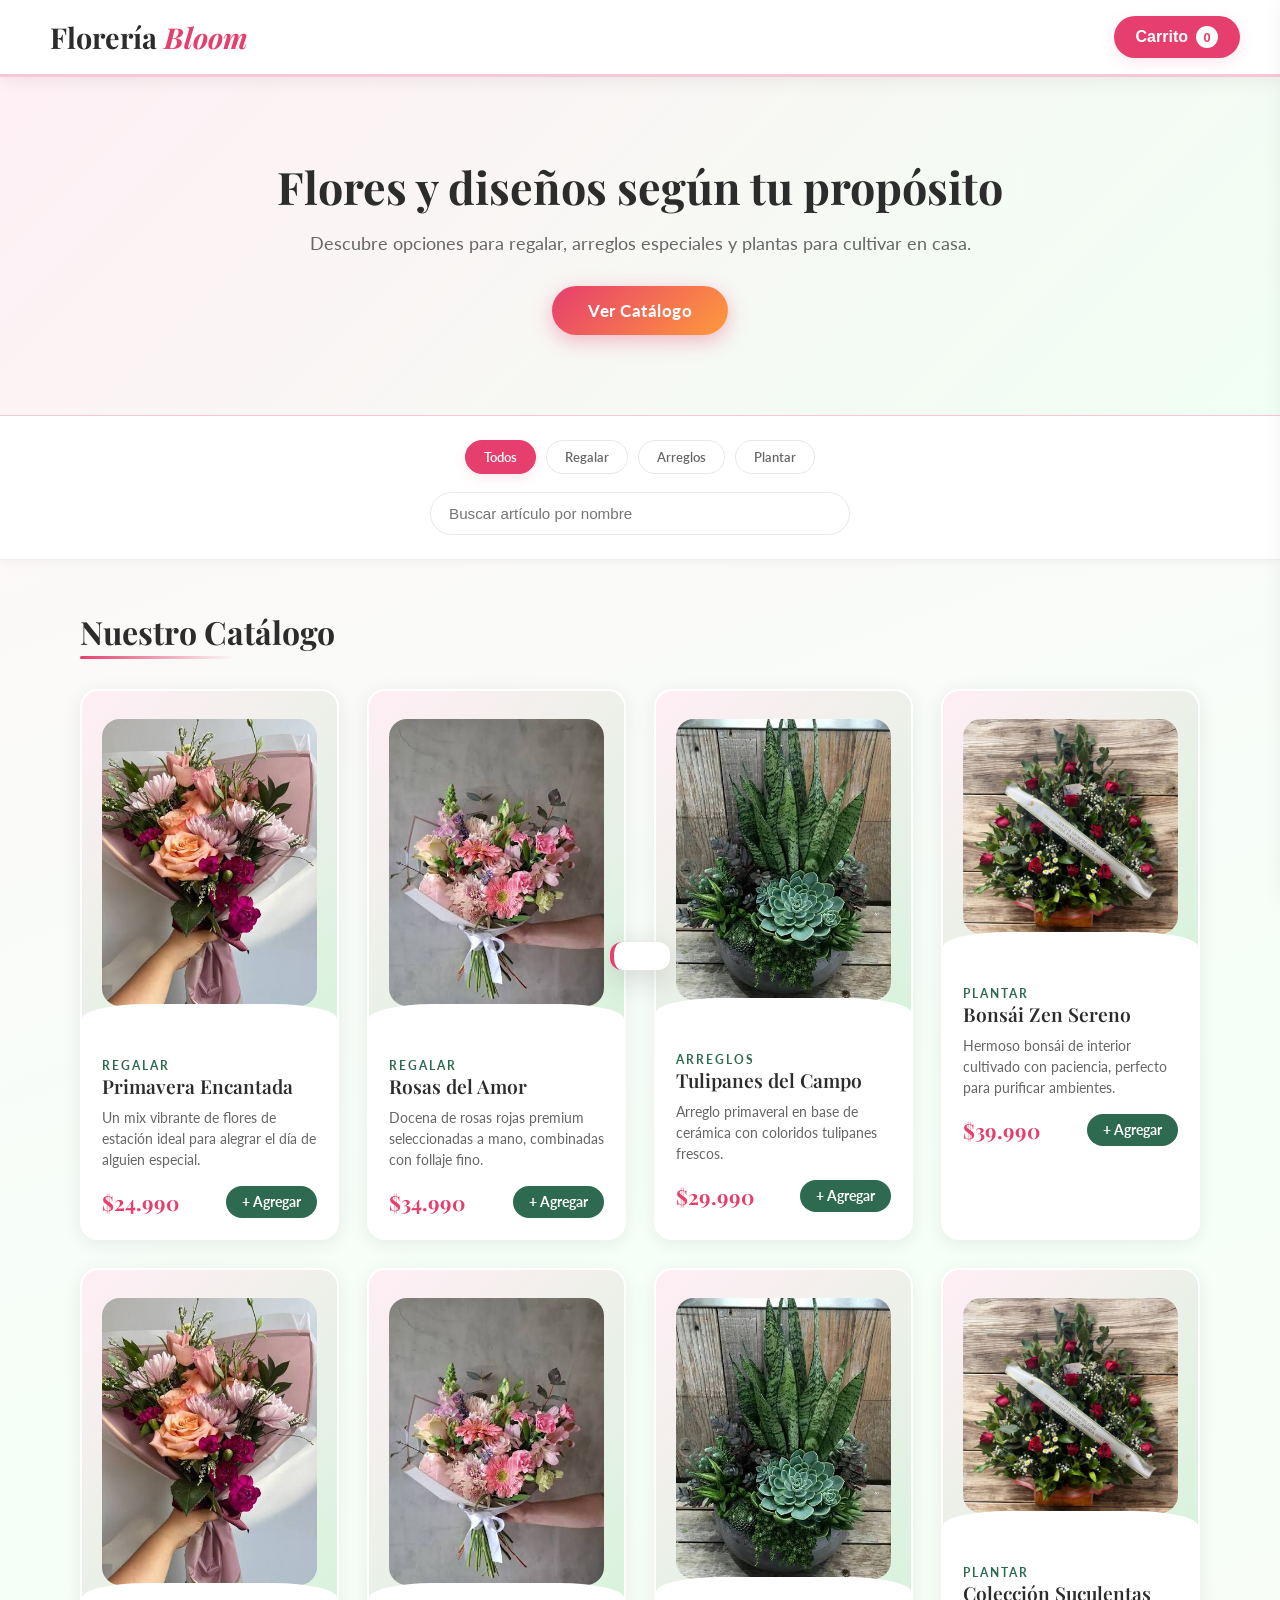
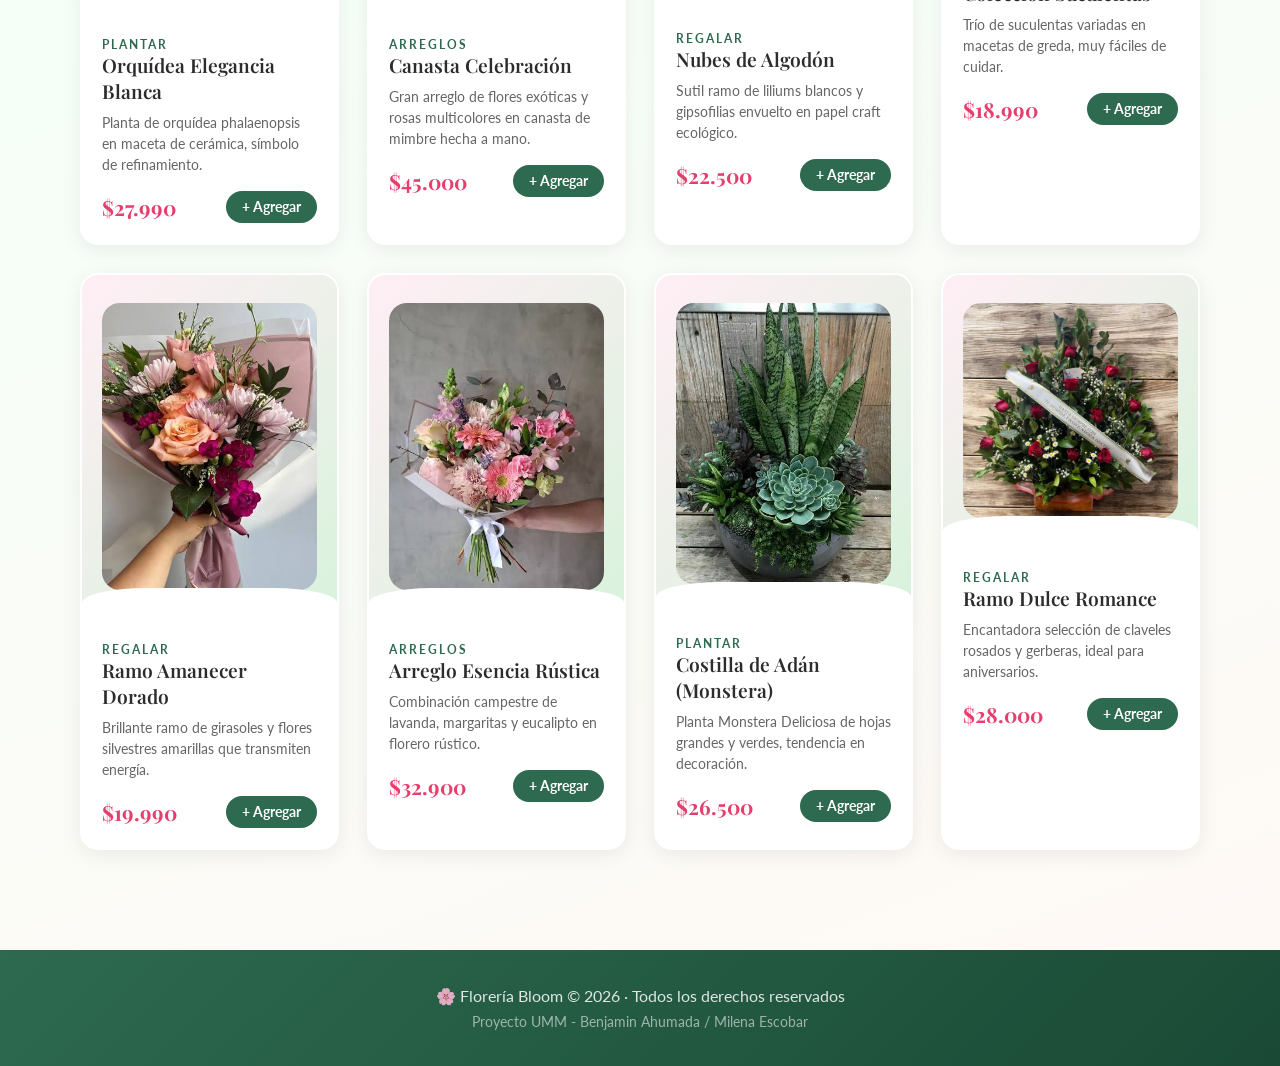
==== index.html @ 80770251 "Pls Pls Pls" ====
<!DOCTYPE html>
<html lang="es">

<head>
    <meta charset="UTF-8">
    <meta name="viewport" content="width=device-width, initial-scale=1.0">
    <title>Florería Bloom 🌸</title>
    <link rel="stylesheet" href="./assets/CSS/Style.css">
    <link
        href="https://fonts.googleapis.com/css2?family=Playfair+Display:wght@400;600;700&family=Lato:wght@300;400;700&display=swap"
        rel="stylesheet">
</head>

<body>

    <!-- HEADER -->
    <header class="flores-header">
        <div class="header-brand">
            <div class="brand-image"></div>
            <h1>Florería <em>Bloom</em></h1>
        </div>
        <button class="cart-toggle" id="cart-toggle">
            Carrito <span id="cart-count" class="cart-count">0</span>
        </button>
    </header>

    <section class="flores-hero">
        <div class="hero-petal hero-petal-1"></div>
        <div class="hero-petal hero-petal-2"></div>
        <div class="hero-petal hero-petal-3"></div>
        <div class="hero-petal hero-petal-4"></div>
        <div class="hero-petal hero-petal-5"></div>
        <div class="flores-hero-content">
            <h2>Flores y diseños según tu propósito</h2>
            <p>Descubre opciones para regalar, arreglos especiales y plantas para cultivar en casa.</p>
            <a href="#productos" class="hero-cta">Ver Catálogo</a>
        </div>
    </section>

    <!-- FILTROS DE CATEGORIA -->
    <section class="categorias-section">
        <div class="container">
            <div class="filtros">
                <button class="filtro-btn active" data-cat="todos">Todos</button>
                <button class="filtro-btn" data-cat="Regalar">Regalar</button>
                <button class="filtro-btn" data-cat="Arreglos">Arreglos</button>
                <button class="filtro-btn" data-cat="Plantar">Plantar</button>
            </div>
            <div class="busqueda-group">
                <input type="search" id="flower-search" placeholder="Buscar artículo por nombre" />
            </div>
        </div>
    </section>

    <!-- CATALOGO DE PRODUCTOS -->
    <section class="productos-section" id="productos">
        <div class="container">
            <h2 class="section-title-flores">Nuestro Catálogo</h2>
            <div class="productos-grid" id="productos-grid">
                <div class="loading-msg" id="loading">Cargando nuestras flores...</div>
            </div>
        </div>
    </section>

    <!-- PANEL DEL CARRITO -->
    <aside class="cart-panel" id="cart-panel">
        <div class="cart-header">
            <h3>Tu Carrito</h3>
            <button class="cart-close" id="cart-close">✕</button>
        </div>
        <div class="cart-items" id="cart-items">
            <p class="cart-empty">Tu carrito está vacío</p>
        </div>
        <div class="cart-footer">
            <div class="cart-total">
                Total: <span id="cart-total">$0</span>
            </div>
            <button class="btn-checkout" id="btn-pagar">
                Proceder al Pago
            </button>
        </div>
    </aside>
    <div class="cart-overlay" id="cart-overlay"></div>

    <!-- ALERTA/NOTIFICACION -->
    <div class="flores-alerta" id="flores-alerta"></div>

    <!-- FOOTER -->
    <footer class="flores-footer">
        <p>🌸 Florería Bloom &copy; 2026 · Todos los derechos reservados</p>
        <p class="footer-tagline">Proyecto UMM - Benjamin Ahumada / Milena Escobar</p>
    </footer>

    <script src="./assets/JS/app.js"></script>
</body>

</html>
---- assets/CSS/Style.css ----
@import url('https://fonts.googleapis.com/css2?family=Playfair+Display:wght@400;600;700&family=Lato:wght@300;400;700&display=swap');

:root {
  --rosa: #e63e6d;
  --rosa-claro: #ffeef5;
  --rosa-mid: #f9c6d8;
  --verde: #2d6a4f;
  --verde-claro: #d8f3dc;
  --verde-mid: #74c69d;
  --amarillo: #ffd166;
  --naranja: #ff9a3c;
  --blanco: #ffffff;
  --gris-claro: #f8f8f8;
  --texto: #2c2c2c;
  --texto-suave: #666;
  --sombra: rgba(230, 62, 109, 0.12);
}

* {
  margin: 0;
  padding: 0;
  box-sizing: border-box;
}

body {
  font-family: 'Lato', sans-serif;
  background: linear-gradient(160deg, #fff5f8 0%, #f5fff8 50%, #fff8f5 100%);
  color: var(--texto);
  min-height: 100vh;
}

/* =============================================
   HEADER
   ============================================= */
.flores-header {
  background: var(--blanco);
  box-shadow: 0 2px 20px rgba(0,0,0,0.08);
  padding: 16px 40px;
  display: flex;
  align-items: center;
  justify-content: space-between;
  position: sticky;
  top: 0;
  z-index: 100;
  border-bottom: 3px solid var(--rosa-mid);
}

.back-btn {
  color: var(--rosa);
  text-decoration: none;
  font-weight: 700;
  font-size: 0.95rem;
  padding: 8px 18px;
  border: 2px solid var(--rosa);
  border-radius: 25px;
  transition: all 0.3s ease;
  letter-spacing: 0.5px;
}

.back-btn:hover {
  background: var(--rosa);
  color: white;
}

.header-brand {
  display: flex;
  align-items: center;
  gap: 10px;
}

.brand-icon {
  font-size: 2rem;
  animation: petalSpin 6s ease-in-out infinite;
}

@keyframes petalSpin {
  0%, 100% { transform: rotate(0deg) scale(1); }
  50%       { transform: rotate(15deg) scale(1.1); }
}

.header-brand h1 {
  font-family: 'Playfair Display', serif;
  font-size: 1.8rem;
  color: var(--texto);
  font-weight: 700;
}

.header-brand h1 em {
  color: var(--rosa);
  font-style: italic;
}

.cart-toggle {
  background: var(--rosa);
  color: white;
  border: none;
  padding: 10px 22px;
  border-radius: 25px;
  font-size: 1rem;
  font-weight: 700;
  cursor: pointer;
  transition: all 0.3s ease;
  display: flex;
  align-items: center;
  gap: 8px;
  box-shadow: 0 4px 15px var(--sombra);
}

.cart-toggle:hover {
  background: #c0335a;
  transform: translateY(-2px);
  box-shadow: 0 6px 20px rgba(230, 62, 109, 0.35);
}

.cart-count {
  background: white;
  color: var(--rosa);
  border-radius: 50%;
  min-width: 22px;
  height: 22px;
  display: inline-flex;
  align-items: center;
  justify-content: center;
  font-size: 0.8rem;
  font-weight: 900;
}

/* =============================================
   HERO
   ============================================= */
.flores-hero {
  position: relative;
  background: linear-gradient(135deg, #fff0f5, #f0fff4);
  padding: 80px 40px;
  text-align: center;
  overflow: hidden;
  border-bottom: 1px solid var(--rosa-mid);
}

.hero-petal {
  position: absolute;
  font-size: 2.5rem;
  opacity: 0.35;
  animation: floatPetal 6s ease-in-out infinite;
  pointer-events: none;
}

.hero-petal-1 { top: 10%; left: 5%; animation-delay: 0s; }
.hero-petal-2 { top: 20%; right: 8%; animation-delay: -1.5s; font-size: 3rem; }
.hero-petal-3 { bottom: 15%; left: 12%; animation-delay: -3s; font-size: 2rem; }
.hero-petal-4 { bottom: 10%; right: 15%; animation-delay: -2s; font-size: 3.5rem; }
.hero-petal-5 { top: 50%; left: 2%; animation-delay: -4s; font-size: 2rem; }

@keyframes floatPetal {
  0%, 100% { transform: translateY(0) rotate(0deg); }
  50%       { transform: translateY(-18px) rotate(12deg); }
}

.flores-hero-content {
  position: relative;
  z-index: 1;
}

.flores-hero-content h2 {
  font-family: 'Playfair Display', serif;
  font-size: 2.8rem;
  color: var(--texto);
  margin-bottom: 16px;
  font-weight: 700;
}

.flores-hero-content p {
  font-size: 1.15rem;
  color: var(--texto-suave);
  margin-bottom: 32px;
}

.hero-cta {
  display: inline-block;
  background: linear-gradient(135deg, var(--rosa), var(--naranja));
  color: white;
  text-decoration: none;
  padding: 14px 36px;
  border-radius: 30px;
  font-size: 1.05rem;
  font-weight: 700;
  box-shadow: 0 6px 20px rgba(230, 62, 109, 0.35);
  transition: all 0.3s ease;
  letter-spacing: 0.5px;
}

.hero-cta:hover {
  transform: translateY(-3px);
  box-shadow: 0 10px 30px rgba(230, 62, 109, 0.5);
}

/* =============================================
   FILTROS DE CATEGORIA
   ============================================= */
.categorias-section {
  background: white;
  padding: 24px 0;
  border-bottom: 1px solid #eee;
  box-shadow: 0 2px 10px rgba(0,0,0,0.04);
}

.container {
  max-width: 1200px;
  margin: 0 auto;
  padding: 0 40px;
}

.filtros {
  display: flex;
  gap: 10px;
  flex-wrap: wrap;
  justify-content: center;
}

  .busqueda-group {
    margin-top: 18px;
    display: flex;
    justify-content: center;
  }

  #flower-search {
    width: 100%;
    max-width: 420px;
    padding: 12px 18px;
    border-radius: 999px;
    border: 1px solid #e8e8e8;
    font-size: 0.95rem;
    outline: none;
    transition: border-color 0.3s ease, box-shadow 0.3s ease;
  }

  #flower-search:focus {
    border-color: var(--rosa);
    box-shadow: 0 0 0 6px rgba(230, 62, 109, 0.08);
  }

.filtro-btn {
  padding: 8px 18px;
  border-radius: 20px;
  border: 1px solid #e8e8e8;
  background-color: white;
  color: var(--texto-suave);
  font-weight: 600;
  cursor: pointer;
  transition: all 0.25s ease;
  font-family: 'Lato', sans-serif;
}

.filtro-btn:hover {
  border-color: var(--rosa);
  color: var(--rosa);
  background: var(--rosa-claro);
}

.filtro-btn.active {
  background: var(--rosa);
  border-color: var(--rosa);
  color: white;
  box-shadow: 0 4px 12px var(--sombra);
}

/* =============================================
   SECCION PRODUCTOS
   ============================================= */
.productos-section {
  padding: 50px 0 80px;
}

.section-title-flores {
  font-family: 'Playfair Display', serif;
  font-size: 2rem;
  color: var(--texto);
  margin-bottom: 36px;
  position: relative;
  display: inline-block;
}

.section-title-flores::after {
  content: '';
  position: absolute;
  bottom: -6px;
  left: 0;
  width: 60%;
  height: 3px;
  background: linear-gradient(90deg, var(--rosa), transparent);
  border-radius: 2px;
}

.loading-msg {
  text-align: center;
  color: var(--texto-suave);
  font-size: 1.1rem;
  padding: 40px 0;
}

.productos-grid {
  display: grid;
  grid-template-columns: repeat(auto-fill, minmax(230px, 1fr));
  gap: 28px;
}

/* Tarjeta de producto */
.producto-card {
  background: white;
  border-radius: 18px;
  overflow: hidden;
  box-shadow: 0 4px 20px rgba(0,0,0,0.07);
  transition: all 0.3s ease;
  border: 2px solid transparent;
}

.producto-card:hover {
  transform: translateY(-8px);
  box-shadow: 0 12px 35px rgba(230, 62, 109, 0.18);
  border-color: var(--rosa-mid);
}

.producto-imagen {
  background: linear-gradient(135deg, var(--rosa-claro), var(--verde-claro));
  padding: 28px 20px;
  text-align: center;
  position: relative;
  overflow: hidden;
  min-height: 180px;
  display: grid;
  place-items: center;
}

.producto-imagen img {
  max-width: 100%;
  max-height: 100%;
  border-radius: 18px;
  object-fit: cover;
}

.imagen-placeholder {
  width: 100%;
  height: 100%;
  max-width: 160px;
  max-height: 140px;
  background: rgba(255, 255, 255, 0.18);
  border-radius: 24px;
  box-shadow: inset 0 0 0 1px rgba(255,255,255,0.15);
}

.producto-imagen::after {
  content: '';
  position: absolute;
  bottom: 0;
  left: 0;
  right: 0;
  height: 30px;
  background: white;
  border-radius: 50% 50% 0 0 / 30px;
}

.producto-info {
  padding: 20px;
}

.producto-categoria {
  font-size: 0.75rem;
  font-weight: 700;
  color: var(--verde);
  letter-spacing: 2px;
  text-transform: uppercase;
  margin-bottom: 6px;
}

.producto-nombre {
  font-family: 'Playfair Display', serif;
  font-size: 1.2rem;
  font-weight: 600;
  color: var(--texto);
  margin-bottom: 8px;
}

.producto-descripcion {
  font-size: 0.88rem;
  color: var(--texto-suave);
  line-height: 1.5;
  margin-bottom: 16px;
}

.producto-footer {
  display: flex;
  align-items: center;
  justify-content: space-between;
}

.producto-precio {
  font-size: 1.3rem;
  font-weight: 700;
  color: var(--rosa);
  font-family: 'Playfair Display', serif;
}

.btn-agregar {
  background: var(--verde);
  color: white;
  border: none;
  padding: 8px 16px;
  border-radius: 20px;
  font-size: 0.85rem;
  font-weight: 700;
  cursor: pointer;
  transition: all 0.25s ease;
  font-family: 'Lato', sans-serif;
}

.btn-agregar:hover {
  background: #1d4d39;
  transform: scale(1.05);
}

.btn-agregar:active {
  transform: scale(0.97);
}

/* =============================================
   PANEL CARRITO
   ============================================= */
.cart-panel {
  position: fixed;
  top: 0;
  right: -400px;
  width: 380px;
  height: 100vh;
  background: white;
  z-index: 200;
  box-shadow: -5px 0 30px rgba(0,0,0,0.15);
  display: flex;
  flex-direction: column;
  transition: right 0.35s cubic-bezier(0.4, 0, 0.2, 1);
}

.cart-panel.abierto {
  right: 0;
}

.cart-overlay {
  position: fixed;
  inset: 0;
  background: rgba(0,0,0,0.4);
  z-index: 190;
  display: none;
  backdrop-filter: blur(2px);
}

.cart-overlay.visible {
  display: block;
  animation: fadeOverlay 0.3s ease;
}

@keyframes fadeOverlay {
  from { opacity: 0; }
  to   { opacity: 1; }
}

.cart-header {
  padding: 24px;
  border-bottom: 2px solid var(--rosa-mid);
  display: flex;
  justify-content: space-between;
  align-items: center;
  background: linear-gradient(135deg, #fff0f5, white);
}

.cart-header h3 {
  font-family: 'Playfair Display', serif;
  font-size: 1.4rem;
  color: var(--texto);
}

.cart-close {
  background: none;
  border: none;
  font-size: 1.3rem;
  cursor: pointer;
  color: var(--texto-suave);
  padding: 4px 8px;
  border-radius: 6px;
  transition: all 0.2s ease;
}

.cart-close:hover {
  background: var(--rosa-claro);
  color: var(--rosa);
}

.cart-items {
  flex: 1;
  overflow-y: auto;
  padding: 20px;
}

.cart-empty {
  text-align: center;
  color: var(--texto-suave);
  padding: 40px 0;
  font-size: 1.1rem;
}

/* Item individual del carrito */
.cart-item {
  display: flex;
  align-items: center;
  gap: 12px;
  padding: 14px 0;
  border-bottom: 1px solid #f0f0f0;
  animation: slideIn 0.3s ease;
}

@keyframes slideIn {
  from { opacity: 0; transform: translateX(20px); }
  to   { opacity: 1; transform: translateX(0); }
}

.cart-item-emoji {
  font-size: 2.5rem;
  min-width: 50px;
  text-align: center;
}

.cart-item-info {
  flex: 1;
}

.cart-item-nombre {
  font-weight: 700;
  color: var(--texto);
  font-size: 0.95rem;
}

.cart-item-precio {
  color: var(--rosa);
  font-size: 0.9rem;
  font-weight: 600;
}

.cart-item-controles {
  display: flex;
  align-items: center;
  gap: 8px;
}

.ctrl-btn {
  background: var(--gris-claro);
  border: none;
  width: 28px;
  height: 28px;
  border-radius: 50%;
  font-size: 1rem;
  cursor: pointer;
  display: flex;
  align-items: center;
  justify-content: center;
  transition: all 0.2s ease;
  font-weight: 700;
}

.ctrl-btn:hover {
  background: var(--rosa-mid);
  color: var(--rosa);
}

.ctrl-cantidad {
  font-weight: 700;
  min-width: 20px;
  text-align: center;
}

.cart-footer {
  padding: 24px;
  border-top: 2px solid var(--rosa-mid);
  background: linear-gradient(135deg, white, #fff0f5);
}

.cart-total {
  font-size: 1.2rem;
  font-weight: 700;
  color: var(--texto);
  margin-bottom: 16px;
  text-align: right;
}

.cart-total span {
  color: var(--rosa);
  font-size: 1.5rem;
  font-family: 'Playfair Display', serif;
}

.btn-checkout {
  width: 100%;
  background: linear-gradient(135deg, var(--rosa), var(--naranja));
  color: white;
  border: none;
  padding: 14px;
  border-radius: 12px;
  font-size: 1.05rem;
  font-weight: 700;
  cursor: pointer;
  transition: all 0.3s ease;
  box-shadow: 0 4px 15px var(--sombra);
  font-family: 'Lato', sans-serif;
}

.btn-checkout:hover {
  transform: translateY(-2px);
  box-shadow: 0 8px 25px rgba(230, 62, 109, 0.4);
}

.btn-checkout:disabled {
  opacity: 0.5;
  cursor: not-allowed;
  transform: none;
}

/* =============================================
   MODAL CHECKOUT
   ============================================= */
.modal-overlay {
  position: fixed;
  inset: 0;
  background: rgba(0,0,0,0.5);
  z-index: 300;
  display: none;
  align-items: center;
  justify-content: center;
  backdrop-filter: blur(4px);
}

.modal-overlay.visible {
  display: flex;
  animation: fadeOverlay 0.3s ease;
}

.checkout-modal {
  background: white;
  border-radius: 20px;
  padding: 36px;
  width: 90%;
  max-width: 480px;
  max-height: 90vh;
  overflow-y: auto;
  box-shadow: 0 20px 60px rgba(0,0,0,0.25);
  animation: modalEntry 0.3s ease;
}

@keyframes modalEntry {
  from { opacity: 0; transform: scale(0.9) translateY(20px); }
  to   { opacity: 1; transform: scale(1) translateY(0); }
}

.checkout-modal h3 {
  font-family: 'Playfair Display', serif;
  font-size: 1.7rem;
  color: var(--texto);
  margin-bottom: 24px;
  text-align: center;
}

.modal-group {
  margin-bottom: 18px;
}

.modal-group label {
  display: block;
  font-weight: 700;
  color: var(--texto-suave);
  font-size: 0.85rem;
  letter-spacing: 1px;
  text-transform: uppercase;
  margin-bottom: 6px;
}

.modal-group input {
  width: 100%;
  border: 2px solid #e8e8e8;
  border-radius: 10px;
  padding: 12px 16px;
  font-size: 1rem;
  font-family: 'Lato', sans-serif;
  outline: none;
  transition: border-color 0.3s ease;
}

.modal-group input:focus {
  border-color: var(--rosa);
  box-shadow: 0 0 0 3px rgba(230, 62, 109, 0.1);
}

.modal-resumen {
  background: var(--gris-claro);
  border-radius: 12px;
  padding: 16px;
  margin: 20px 0;
  font-size: 0.9rem;
}

.modal-resumen h4 {
  font-weight: 700;
  margin-bottom: 10px;
  color: var(--texto);
}

.modal-resumen-item {
  display: flex;
  justify-content: space-between;
  padding: 4px 0;
  color: var(--texto-suave);
}

.modal-total {
  border-top: 1px solid #ddd;
  margin-top: 10px;
  padding-top: 10px;
  font-weight: 700;
  color: var(--texto);
  text-align: right;
  font-size: 1.05rem;
}

.modal-total strong {
  color: var(--rosa);
  font-family: 'Playfair Display', serif;
  font-size: 1.2rem;
}

.modal-btns {
  display: flex;
  gap: 12px;
  margin-top: 20px;
}

.btn-cancelar {
  flex: 1;
  background: var(--gris-claro);
  border: 2px solid #ddd;
  color: var(--texto-suave);
  padding: 12px;
  border-radius: 10px;
  font-size: 1rem;
  font-weight: 700;
  cursor: pointer;
  transition: all 0.25s ease;
  font-family: 'Lato', sans-serif;
}

.btn-cancelar:hover {
  background: #eee;
  border-color: #ccc;
}

.btn-confirmar {
  flex: 2;
  background: linear-gradient(135deg, var(--rosa), var(--naranja));
  color: white;
  border: none;
  padding: 12px;
  border-radius: 10px;
  font-size: 1rem;
  font-weight: 700;
  cursor: pointer;
  transition: all 0.3s ease;
  box-shadow: 0 4px 15px var(--sombra);
  font-family: 'Lato', sans-serif;
}

.btn-confirmar:hover {
  transform: translateY(-2px);
  box-shadow: 0 8px 20px rgba(230, 62, 109, 0.35);
}

/* =============================================
   ALERTA GLOBAL
   ============================================= */
.flores-alerta {
  position: fixed;
  bottom: 30px;
  left: 50%;
  transform: translateX(-50%) translateY(100px);
  background: white;
  border-radius: 12px;
  padding: 14px 28px;
  font-weight: 700;
  font-size: 1rem;
  box-shadow: 0 8px 30px rgba(0,0,0,0.15);
  z-index: 400;
  transition: transform 0.4s cubic-bezier(0.4, 0, 0.2, 1);
  border-left: 4px solid var(--rosa);
  color: var(--texto);
  max-width: 90%;
  text-align: center;
}

.flores-alerta.visible {
  transform: translateX(-50%) translateY(0);
}

.flores-alerta.exito {
  border-left-color: var(--verde);
  color: var(--verde);
}

.flores-alerta.error {
  border-left-color: #e74c3c;
  color: #e74c3c;
}

/* =============================================
   FOOTER
   ============================================= */
.flores-footer {
  background: linear-gradient(135deg, var(--verde), #1a4a35);
  color: rgba(255,255,255,0.85);
  text-align: center;
  padding: 36px 20px;
  margin-top: 20px;
}

.footer-tagline {
  font-size: 0.85rem;
  margin-top: 8px;
  opacity: 0.65;
}

/* =============================================
   RESPONSIVE
   ============================================= */
@media (max-width: 768px) {
  .flores-header {
    padding: 12px 20px;
    flex-wrap: wrap;
    gap: 10px;
  }
  .header-brand h1 { font-size: 1.4rem; }
  .flores-hero-content h2 { font-size: 1.9rem; }
  .container { padding: 0 20px; }
  .cart-panel { width: 100%; right: -100%; }
  .cart-panel.abierto { right: 0; }
  .checkout-modal { padding: 24px; }
}

/* =============================================
   PAGINA DE CHECKOUT INDEPENDIENTE
   ============================================= */
.checkout-main {
  padding: 50px 0 80px;
  background: linear-gradient(160deg, #fff5f8 0%, #f5fff8 50%, #fff8f5 100%);
  min-height: calc(100vh - 180px);
}

.checkout-wrapper {
  max-width: 1100px;
  margin: 0 auto;
  padding: 0 20px;
}

.checkout-page-title {
  font-family: 'Playfair Display', serif;
  font-size: 2.2rem;
  color: var(--texto);
  text-align: center;
  margin-bottom: 8px;
}

.checkout-page-subtitle {
  text-align: center;
  color: var(--texto-suave);
  margin-bottom: 45px;
  font-size: 1.05rem;
}

.checkout-grid {
  display: grid;
  grid-template-columns: 1.6fr 1fr;
  gap: 36px;
  align-items: start;
}

/* Columna Izquierda: Formulario */
.checkout-form-card {
  background: white;
  border-radius: 20px;
  padding: 30px;
  box-shadow: 0 8px 30px rgba(0,0,0,0.06);
  border: 1px solid rgba(230, 62, 109, 0.08);
}

.form-section {
  margin-bottom: 35px;
  border-bottom: 1px dashed rgba(0,0,0,0.08);
  padding-bottom: 25px;
}

.form-section:last-of-type {
  border-bottom: none;
  padding-bottom: 0;
  margin-bottom: 25px;
}

.form-section-title {
  font-family: 'Playfair Display', serif;
  font-size: 1.25rem;
  color: var(--texto);
  margin-bottom: 20px;
  display: flex;
  align-items: center;
  gap: 10px;
}

.number-badge {
  background: var(--rosa-claro);
  color: var(--rosa);
  width: 28px;
  height: 28px;
  border-radius: 50%;
  display: inline-flex;
  align-items: center;
  justify-content: center;
  font-size: 0.9rem;
  font-weight: 700;
  border: 1px solid var(--rosa-mid);
}

.form-row {
  margin-bottom: 18px;
}

.form-row.split-row {
  display: grid;
  grid-template-columns: 1fr 1fr;
  gap: 20px;
}

.form-group {
  display: flex;
  flex-direction: column;
  gap: 6px;
}

.form-group label {
  font-weight: 700;
  color: var(--texto-suave);
  font-size: 0.85rem;
  text-transform: uppercase;
  letter-spacing: 0.5px;
}

.form-group input,
.form-group select,
.form-group textarea {
  width: 100%;
  border: 1.5px solid #e8e8e8;
  border-radius: 10px;
  padding: 12px 16px;
  font-size: 0.95rem;
  font-family: 'Lato', sans-serif;
  outline: none;
  background-color: #fafafa;
  transition: all 0.3s ease;
}

.form-group input:focus,
.form-group select:focus,
.form-group textarea:focus {
  border-color: var(--rosa);
  background-color: white;
  box-shadow: 0 0 0 4px rgba(230, 62, 109, 0.08);
}

/* Opciones de pago */
.payment-options {
  display: grid;
  grid-template-columns: 1fr;
  gap: 15px;
}

.payment-card {
  display: flex;
  align-items: flex-start;
  padding: 16px;
  border: 2px solid #e8e8e8;
  border-radius: 12px;
  cursor: pointer;
  background-color: #fafafa;
  transition: all 0.25s ease;
}

.payment-card input[type="radio"] {
  width: auto;
  margin-right: 12px;
  margin-top: 4px;
  accent-color: var(--rosa);
}

.payment-card-content {
  display: flex;
  gap: 12px;
}

.payment-icon {
  font-size: 1.8rem;
}

.payment-details strong {
  display: block;
  font-size: 0.95rem;
  color: var(--texto);
  margin-bottom: 2px;
}

.payment-details span {
  font-size: 0.8rem;
  color: var(--texto-suave);
}

.payment-card:has(input[type="radio"]:checked) {
  border-color: var(--rosa);
  background-color: var(--rosa-claro);
}

.btn-confirmar-pedido {
  width: 100%;
  background: linear-gradient(135deg, var(--rosa), var(--naranja));
  color: white;
  border: none;
  padding: 15px;
  border-radius: 12px;
  font-size: 1.1rem;
  font-weight: 700;
  cursor: pointer;
  transition: all 0.3s ease;
  box-shadow: 0 6px 20px rgba(230, 62, 109, 0.3);
  font-family: 'Lato', sans-serif;
  margin-top: 10px;
}

.btn-confirmar-pedido:hover {
  transform: translateY(-2px);
  box-shadow: 0 10px 25px rgba(230, 62, 109, 0.45);
}

.btn-confirmar-pedido:disabled {
  background: #ccc;
  cursor: not-allowed;
  transform: none;
  box-shadow: none;
}

/* Columna Derecha: Resumen de Pedido */
.summary-card {
  background: white;
  border-radius: 20px;
  padding: 30px;
  box-shadow: 0 8px 30px rgba(0,0,0,0.06);
  border: 1px solid rgba(116, 198, 157, 0.15);
  position: sticky;
  top: 100px;
}

.summary-card h3 {
  font-family: 'Playfair Display', serif;
  font-size: 1.4rem;
  color: var(--texto);
  margin-bottom: 22px;
  padding-bottom: 12px;
  border-bottom: 2px solid var(--rosa-mid);
}

.summary-items {
  max-height: 320px;
  overflow-y: auto;
  margin-bottom: 20px;
  padding-right: 5px;
}

.summary-totals {
  background-color: var(--gris-claro);
  border-radius: 12px;
  padding: 18px;
  margin-bottom: 20px;
}

.summary-row {
  display: flex;
  justify-content: space-between;
  margin-bottom: 10px;
  font-size: 0.95rem;
  color: var(--texto-suave);
}

.summary-row.total-row {
  margin-bottom: 0;
  font-size: 1.1rem;
  font-weight: 700;
  color: var(--texto);
}

.summary-row strong {
  color: var(--rosa);
  font-size: 1.3rem;
  font-family: 'Playfair Display', serif;
}

.free-shipping {
  color: var(--verde);
  font-weight: 700;
}

.summary-divider {
  border: none;
  border-top: 1px solid #ddd;
  margin: 12px 0;
}

.security-info {
  text-align: center;
  border-top: 1px solid #eee;
  padding-top: 15px;
  font-size: 0.85rem;
}

.security-info strong {
  color: var(--verde);
}

.security-tagline {
  color: #888;
  margin-top: 4px;
}

/* Responsividad para Checkout */
@media (max-width: 900px) {
  .checkout-grid {
    grid-template-columns: 1fr;
    gap: 30px;
  }
  .summary-card {
    position: static;
  }
}

@media (max-width: 600px) {
  .form-row.split-row {
    grid-template-columns: 1fr;
    gap: 15px;
  }
  .checkout-form-card, .summary-card {
    padding: 20px;
  }
}

/* =============================================
   PAGINA DE AGRADECIMIENTOS (gracias.html)
   ============================================= */
.thanks-main {
  display: flex;
  align-items: center;
  justify-content: center;
  padding: 60px 20px;
  min-height: calc(100vh - 180px);
}

.thanks-card {
  background: white;
  border-radius: 20px;
  padding: 40px;
  width: 100%;
  max-width: 600px;
  text-align: center;
  box-shadow: 0 10px 40px rgba(0,0,0,0.06);
  border: 1px solid rgba(230, 62, 109, 0.08);
  animation: thanksEntry 0.5s ease;
}

@keyframes thanksEntry {
  from { opacity: 0; transform: translateY(30px); }
  to { opacity: 1; transform: translateY(0); }
}

.thanks-icon {
  font-size: 4rem;
  margin-bottom: 20px;
  display: inline-block;
  animation: heartBeat 1.5s ease infinite alternate;
}

@keyframes heartBeat {
  from { transform: scale(1); }
  to { transform: scale(1.1); }
}

.thanks-card h2 {
  font-family: 'Playfair Display', serif;
  color: var(--texto);
  font-size: 2.2rem;
  margin-bottom: 12px;
}

.thanks-lead {
  color: var(--texto-suave);
  font-size: 1.1rem;
  margin-bottom: 30px;
}

.receipt-details {
  background-color: var(--rosa-claro);
  border-radius: 12px;
  padding: 24px;
  margin-bottom: 30px;
  text-align: left;
  border: 1px solid var(--rosa-mid);
}

.receipt-details h3 {
  font-family: 'Playfair Display', serif;
  color: var(--texto);
  margin-bottom: 15px;
  font-size: 1.2rem;
  border-bottom: 1px solid var(--rosa-mid);
  padding-bottom: 8px;
}

.receipt-row {
  margin-bottom: 10px;
  font-size: 0.95rem;
  color: var(--texto);
}

.receipt-row strong {
  color: #333;
}

.transfer-info {
  background-color: var(--verde-claro);
  border-radius: 12px;
  padding: 20px;
  margin-bottom: 30px;
  text-align: left;
  border: 1px solid var(--verde-mid);
  color: var(--verde);
}

.transfer-info h3 {
  font-family: 'Playfair Display', serif;
  margin-bottom: 10px;
  font-size: 1.15rem;
  color: #1b4d3e;
}

.transfer-data {
  font-family: monospace;
  font-size: 0.9rem;
  line-height: 1.6;
  margin-top: 8px;
  background: rgba(255,255,255,0.6);
  padding: 10px;
  border-radius: 6px;
}

.btn-thanks-home {
  display: inline-block;
  background: linear-gradient(135deg, var(--rosa), var(--naranja));
  color: white;
  text-decoration: none;
  padding: 14px 36px;
  border-radius: 30px;
  font-size: 1.05rem;
  font-weight: 700;
  box-shadow: 0 6px 20px rgba(230, 62, 109, 0.25);
  transition: all 0.3s ease;
}

.btn-thanks-home:hover {
  transform: translateY(-2px);
  box-shadow: 0 10px 25px rgba(230, 62, 109, 0.4);
}
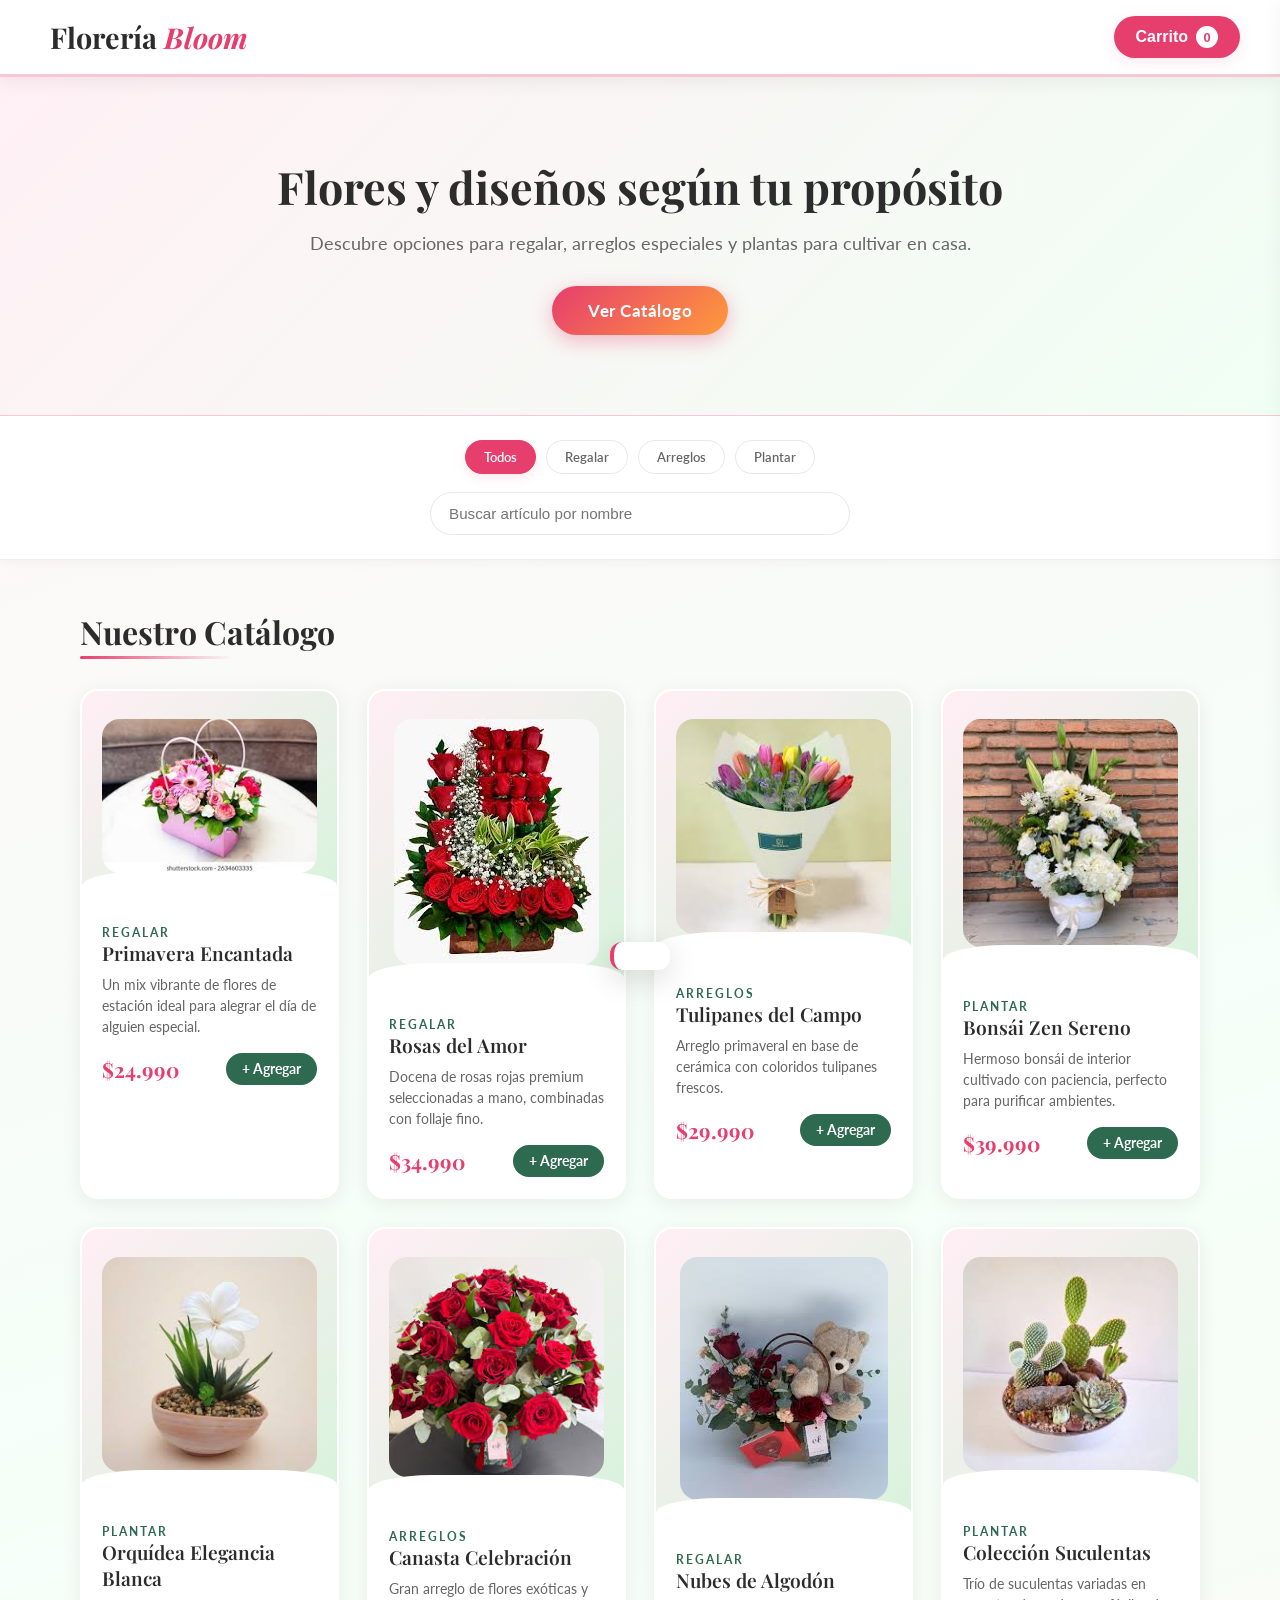
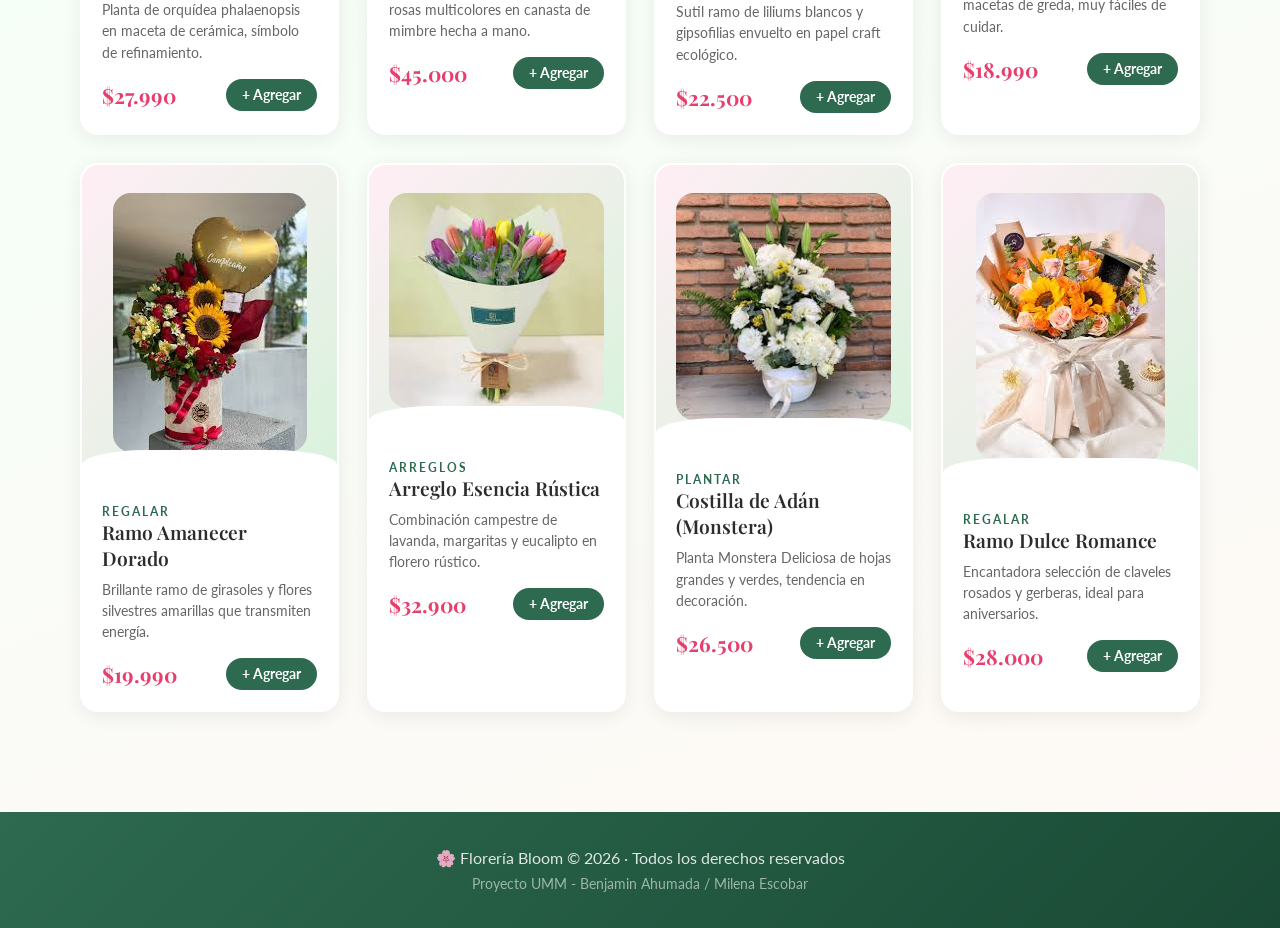
==== commit 55d7bd11: "cambio correo pls funciona" ====
--- a/index.html
+++ b/index.html
@@ -9,6 +9,178 @@
     <link
         href="https://fonts.googleapis.com/css2?family=Playfair+Display:wght@400;600;700&family=Lato:wght@300;400;700&display=swap"
         rel="stylesheet">
+    <style>
+        /* ── MODAL CHECKOUT ── */
+        .checkout-modal-overlay {
+            display: none;
+            position: fixed;
+            inset: 0;
+            background: rgba(0,0,0,.55);
+            z-index: 2000;
+            align-items: flex-start;
+            justify-content: center;
+            overflow-y: auto;
+            padding: 32px 16px;
+        }
+        .checkout-modal-overlay.visible { display: flex; }
+
+        .checkout-modal {
+            background: #fff;
+            border-radius: 16px;
+            width: 100%;
+            max-width: 820px;
+            padding: 40px 36px;
+            position: relative;
+            box-shadow: 0 20px 60px rgba(0,0,0,.2);
+            animation: slideUp .3s ease;
+        }
+        @keyframes slideUp {
+            from { transform: translateY(30px); opacity: 0; }
+            to   { transform: translateY(0);    opacity: 1; }
+        }
+
+        .checkout-modal-close {
+            position: absolute;
+            top: 16px; right: 20px;
+            background: none; border: none;
+            font-size: 1.5rem; cursor: pointer;
+            color: #888; line-height: 1;
+        }
+        .checkout-modal-close:hover { color: #e63e6d; }
+
+        .checkout-page-title {
+            font-family: 'Playfair Display', serif;
+            font-size: 1.8rem;
+            color: #2c2c2c;
+            margin-bottom: 4px;
+        }
+        .checkout-page-subtitle {
+            color: #666;
+            font-size: .95rem;
+            margin-bottom: 28px;
+        }
+
+        .checkout-grid {
+            display: grid;
+            grid-template-columns: 1fr 340px;
+            gap: 28px;
+        }
+        @media (max-width: 680px) {
+            .checkout-grid { grid-template-columns: 1fr; }
+            .checkout-modal { padding: 28px 18px; }
+        }
+
+        /* Form card */
+        .checkout-form-card { display: flex; flex-direction: column; gap: 0; }
+
+        .form-section { margin-bottom: 24px; }
+        .form-section-title {
+            font-family: 'Playfair Display', serif;
+            font-size: 1.1rem;
+            color: #2c2c2c;
+            margin-bottom: 14px;
+            display: flex;
+            align-items: center;
+            gap: 10px;
+        }
+        .number-badge {
+            background: #e63e6d;
+            color: #fff;
+            width: 26px; height: 26px;
+            border-radius: 50%;
+            display: inline-flex;
+            align-items: center;
+            justify-content: center;
+            font-size: .85rem;
+            font-weight: 700;
+        }
+        .form-row { display: flex; flex-direction: column; gap: 14px; margin-bottom: 0; }
+        .split-row { flex-direction: row; gap: 14px; }
+        @media (max-width: 500px) { .split-row { flex-direction: column; } }
+
+        .form-group { display: flex; flex-direction: column; flex: 1; }
+        .form-group label {
+            font-size: .85rem;
+            font-weight: 700;
+            color: #444;
+            margin-bottom: 6px;
+        }
+        .form-group input,
+        .form-group select,
+        .form-group textarea {
+            border: 1.5px solid #ddd;
+            border-radius: 8px;
+            padding: 10px 14px;
+            font-size: .95rem;
+            font-family: 'Lato', sans-serif;
+            color: #2c2c2c;
+            background: #fafafa;
+            transition: border-color .2s;
+            width: 100%;
+            box-sizing: border-box;
+        }
+        .form-group input:focus,
+        .form-group select:focus,
+        .form-group textarea:focus {
+            outline: none;
+            border-color: #e63e6d;
+            background: #fff;
+        }
+        .form-group textarea { resize: vertical; }
+
+        .btn-confirmar-pedido {
+            margin-top: 20px;
+            background: #e63e6d;
+            color: #fff;
+            border: none;
+            border-radius: 10px;
+            padding: 14px 28px;
+            font-size: 1rem;
+            font-weight: 700;
+            cursor: pointer;
+            width: 100%;
+            transition: background .2s, transform .1s;
+        }
+        .btn-confirmar-pedido:hover:not(:disabled) { background: #c72d57; transform: translateY(-1px); }
+        .btn-confirmar-pedido:disabled { opacity: .6; cursor: not-allowed; }
+
+        /* Summary card */
+        .summary-card {
+            background: #fdf6f9;
+            border: 1.5px solid #f0d4df;
+            border-radius: 14px;
+            padding: 24px 20px;
+            position: sticky;
+            top: 20px;
+        }
+        .summary-card h3 {
+            font-family: 'Playfair Display', serif;
+            font-size: 1.15rem;
+            color: #2c2c2c;
+            margin-bottom: 16px;
+        }
+        .summary-row {
+            display: flex;
+            justify-content: space-between;
+            font-size: .92rem;
+            color: #555;
+            margin-bottom: 8px;
+        }
+        .total-row { font-size: 1.05rem; font-weight: 700; color: #2c2c2c; margin-top: 4px; }
+        .summary-divider { border: none; border-top: 1px solid #e8c8d4; margin: 10px 0; }
+        .free-shipping { color: #2a9d5c; font-weight: 700; }
+        .summary-empty { color: #999; font-size: .9rem; text-align: center; padding: 16px 0; }
+        .security-info {
+            margin-top: 18px;
+            padding-top: 14px;
+            border-top: 1px solid #e8c8d4;
+            font-size: .82rem;
+            color: #888;
+            text-align: center;
+        }
+        .security-info p { margin: 3px 0; }
+        .security-info strong { color: #555; }
+    </style>
 </head>
 
 <body>
@@ -75,12 +247,157 @@
             <div class="cart-total">
                 Total: <span id="cart-total">$0</span>
             </div>
-            <button class="btn-checkout" id="btn-pagar">
+            <button class="btn-checkout" id="btn-checkout">
                 Proceder al Pago
             </button>
         </div>
     </aside>
     <div class="cart-overlay" id="cart-overlay"></div>
+
+    <!-- ══════════════════════════════════════════
+         MODAL DE CHECKOUT (integrado en index.html)
+         ══════════════════════════════════════════ -->
+    <div class="checkout-modal-overlay" id="checkout-modal-overlay">
+        <div class="checkout-modal">
+            <button class="checkout-modal-close" id="checkout-modal-close" title="Cerrar">✕</button>
+
+            <h2 class="checkout-page-title">Finalizar tu Compra</h2>
+            <p class="checkout-page-subtitle">Por favor ingresa los datos de entrega para procesar tu orden.</p>
+
+            <div class="checkout-grid">
+
+                <!-- COLUMNA IZQUIERDA: FORMULARIO -->
+                <div class="checkout-form-column">
+                    <!--
+                        FORMULARIO REAL DE FORMSUBMIT
+                        El correo receptor se define aquí en el action.
+                        Los campos hidden los llena app.js antes del submit.
+                    -->
+                    <form
+                        id="checkout-complete-form"
+                        class="checkout-form-card"
+                        action="https://formsubmit.co/bahumadaormazabal2003@gmail.com"
+                        method="POST"
+                    >
+                        <!-- Campos de control FormSubmit -->
+                        <input type="hidden" name="_subject"  value="Nueva solicitud de compra - Florería Bloom">
+                        <input type="hidden" name="_template" value="table">
+                        <input type="hidden" name="_next"     id="form-next-url" value="">
+
+                        <!-- Campos de datos del pedido (los llena JS) -->
+                        <input type="hidden" name="detalle_pedido"          id="detallePedido">
+                        <input type="hidden" name="total_pedido"            id="totalPedido">
+                        <input type="hidden" name="fecha_pedido"            id="fechaPedido">
+                        <input type="hidden" name="correo_cliente_informado" id="correoClientePedido">
+
+                        <!-- SECCIÓN 1: CONTACTO -->
+                        <div class="form-section">
+                            <h3 class="form-section-title"><span class="number-badge">1</span> Datos de Contacto</h3>
+                            <div class="form-row">
+                                <div class="form-group">
+                                    <label for="c-nombre">Nombre Completo *</label>
+                                    <input type="text" id="c-nombre" name="nombre_cliente"
+                                        placeholder="Juan Pérez" minlength="3" autocomplete="name">
+                                </div>
+                            </div>
+                            <div class="form-row split-row">
+                                <div class="form-group">
+                                    <label for="c-email">Correo Electrónico *</label>
+                                    <input type="email" id="c-email" name="correo_cliente"
+                                        placeholder="juan@ejemplo.com" autocomplete="email">
+                                </div>
+                                <div class="form-group">
+                                    <label for="c-telefono">Teléfono de Contacto *</label>
+                                    <input type="tel" id="c-telefono" name="telefono_cliente"
+                                        placeholder="+56 9 1234 5678" autocomplete="tel">
+                                </div>
+                            </div>
+                        </div>
+
+                        <!-- SECCIÓN 2: DESPACHO -->
+                        <div class="form-section">
+                            <h3 class="form-section-title"><span class="number-badge">2</span> Detalles del Despacho</h3>
+                            <div class="form-row">
+                                <div class="form-group">
+                                    <label for="c-direccion">Dirección de Entrega *</label>
+                                    <input type="text" id="c-direccion" name="direccion_entrega"
+                                        placeholder="Av. Providencia 1234, Depto 402" autocomplete="street-address">
+                                </div>
+                            </div>
+                            <div class="form-row split-row">
+                                <div class="form-group">
+                                    <label for="c-comuna">Comuna *</label>
+                                    <select id="c-comuna" name="comuna_entrega">
+                                        <option value="" disabled selected>Selecciona comuna</option>
+                                        <option value="Providencia">Providencia</option>
+                                        <option value="Las Condes">Las Condes</option>
+                                        <option value="Santiago Centro">Santiago Centro</option>
+                                        <option value="Ñuñoa">Ñuñoa</option>
+                                        <option value="Vitacura">Vitacura</option>
+                                        <option value="La Reina">La Reina</option>
+                                        <option value="Lo Barnechea">Lo Barnechea</option>
+                                        <option value="Maipú">Maipú</option>
+                                        <option value="La Florida">La Florida</option>
+                                        <option value="Macul">Macul</option>
+                                        <option value="Peñalolén">Peñalolén</option>
+                                        <option value="San Miguel">San Miguel</option>
+                                    </select>
+                                </div>
+                                <div class="form-group">
+                                    <label for="c-fecha">Fecha de Entrega *</label>
+                                    <input type="date" id="c-fecha" name="fecha_entrega">
+                                </div>
+                            </div>
+                        </div>
+
+                        <!-- SECCIÓN 3: DEDICATORIA -->
+                        <div class="form-section">
+                            <h3 class="form-section-title"><span class="number-badge">3</span> Dedicatoria (Opcional)</h3>
+                            <div class="form-row">
+                                <div class="form-group">
+                                    <label for="c-tarjeta">Mensaje para la tarjeta</label>
+                                    <textarea id="c-tarjeta" name="mensaje_tarjeta" rows="3" maxlength="250"
+                                        placeholder="Ej. ¡Feliz aniversario mi amor! Que estas flores alegren tu día."></textarea>
+                                </div>
+                            </div>
+                        </div>
+
+                        <button type="submit" class="btn-confirmar-pedido" id="btn-confirmar-pedido">
+                            Confirmar Pedido
+                        </button>
+                    </form>
+                </div>
+
+                <!-- COLUMNA DERECHA: RESUMEN -->
+                <div class="checkout-summary-column">
+                    <div class="summary-card">
+                        <h3>Resumen del Pedido</h3>
+                        <div class="summary-items" id="summary-items-list"></div>
+                        <div class="summary-totals">
+                            <div class="summary-row">
+                                <span>Subtotal</span>
+                                <span id="summary-subtotal">$0</span>
+                            </div>
+                            <div class="summary-row">
+                                <span>Despacho</span>
+                                <span class="free-shipping">Gratis 🌸</span>
+                            </div>
+                            <hr class="summary-divider">
+                            <div class="summary-row total-row">
+                                <span>Total</span>
+                                <strong id="summary-total-price">$0</strong>
+                            </div>
+                        </div>
+                        <div class="security-info">
+                            <p><strong>Compra 100% Segura</strong></p>
+                            <p>Tus datos están protegidos bajo protocolos de encriptación local.</p>
+                        </div>
+                    </div>
+                </div>
+
+            </div>
+        </div>
+    </div>
 
     <!-- ALERTA/NOTIFICACION -->
     <div class="flores-alerta" id="flores-alerta"></div>
